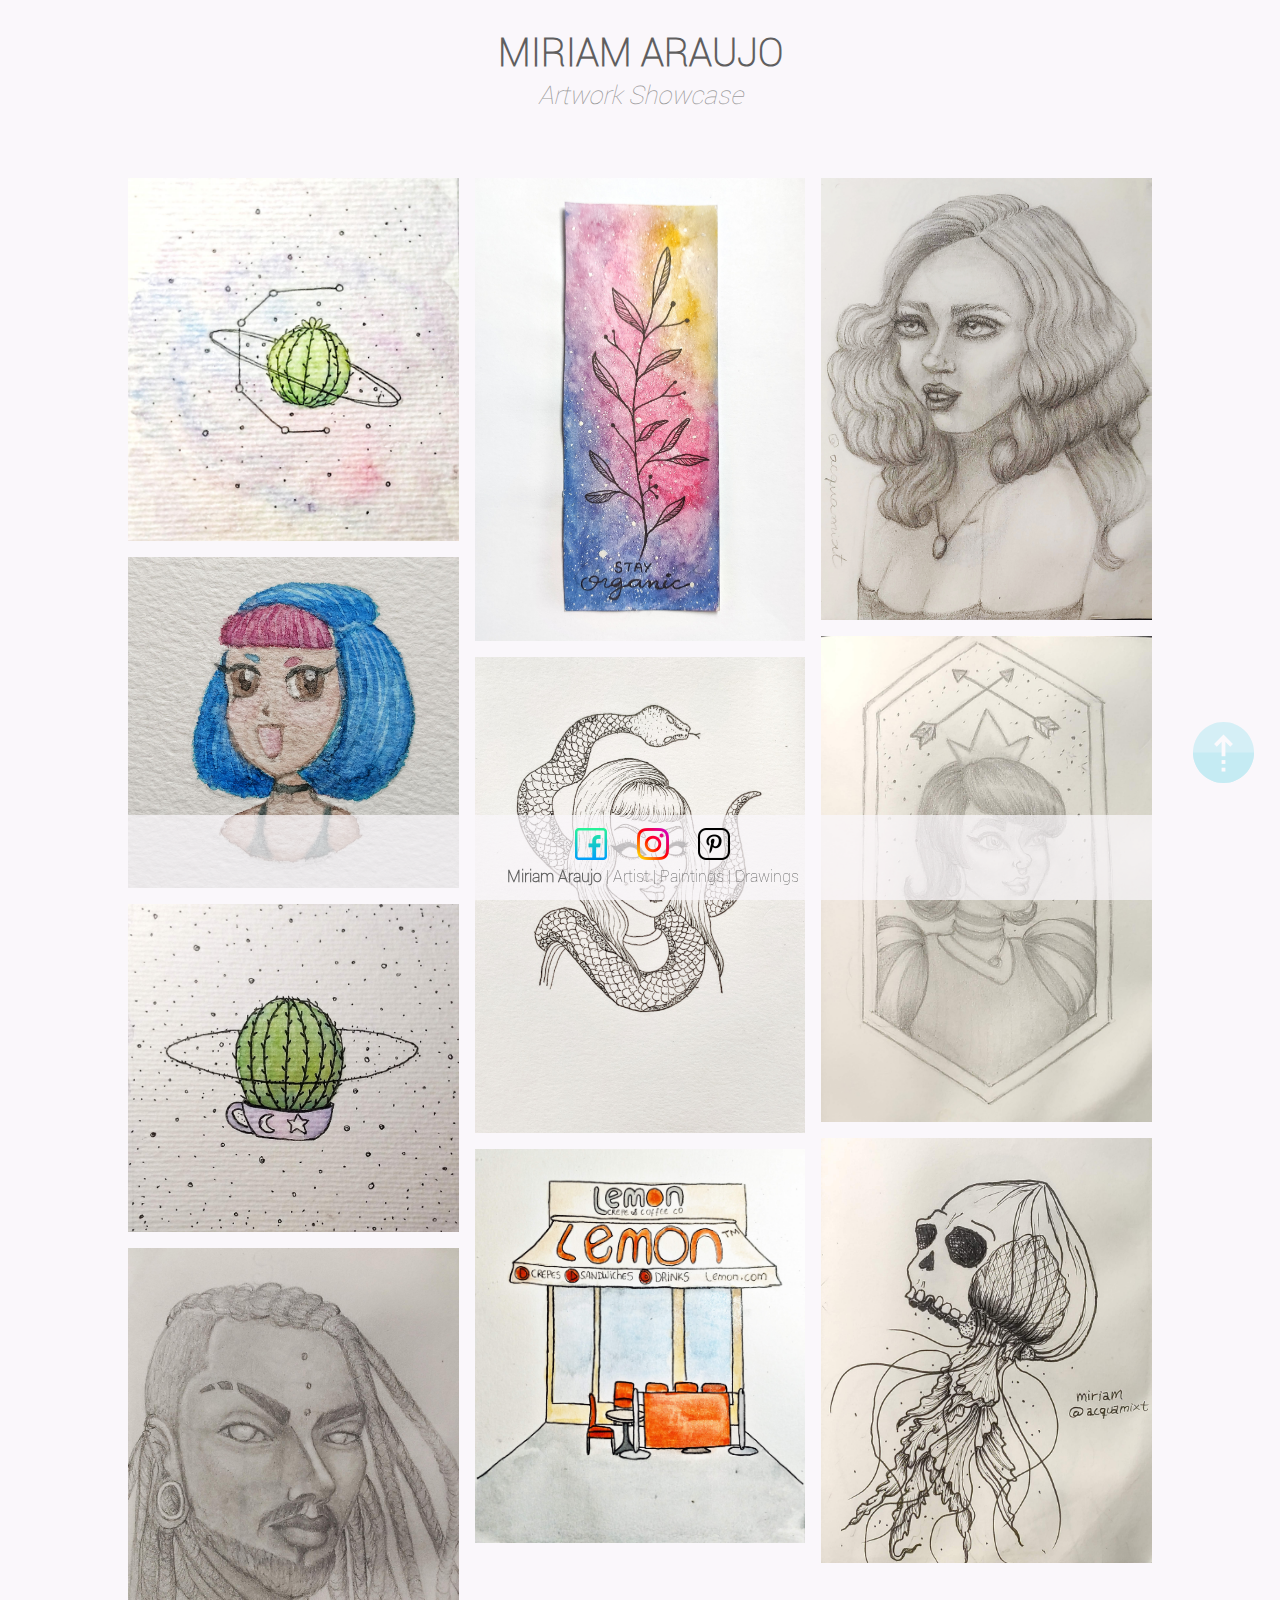
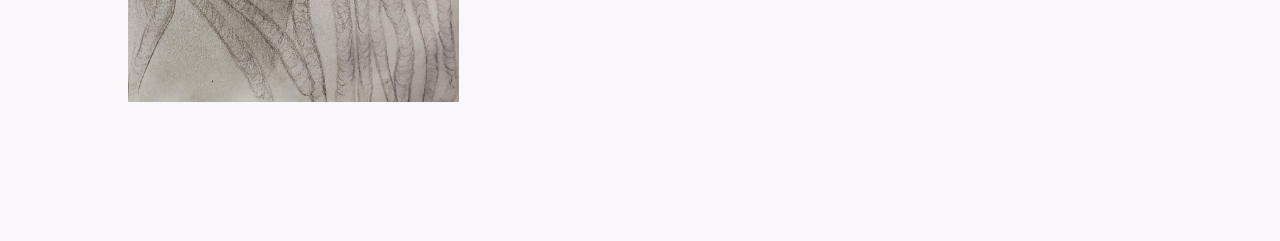
==== index.html @ 7160123f "ok" ====
<html>
<head>
    <title>Art | Miriam</title>
    <link rel="stylesheet" type="text/css" href="style.css">
    <meta name="viewport" content="width=device-width, initial-scale=1.0">
    <link rel="stylesheet" href="specimen_stylesheet.css" type="text/css" charset="utf-8" />
</head>
<body>
   <div id="header"> 
    <h1 >MIRIAM ARAUJO</h1>
    <h3>Artwork Showcase</h3>
</div>
    <div class="flex-container">
        <div><img src="img/IMG_20190903_001327645-01-01.jpg"></div>
        <div><img src="img/IMG_20190404_135942_646.jpg"></div>
        <div><img src="img/IMG_20190903_001049157-01.jpg"></div>
        <div><img src="img/DSC_0578-01.jpg"></div>
        <div><img src="img/IMG_20191105_100841-01.jpg"></div>
        <div><img src="img/IMG_20191004_114608-01.jpg"></div>
        <div><img src="img/IMG_20190903_002934686-01.jpg"></div>
        <div><img src="img/DSC_0581.jpg"></div>
        <div><img src="img/DSC_0590.jpg" alt=""></div>
        <div><img src="img/DSC_0596.jpg" alt=""></div>
    </div>
    
    <div class="top">
       <a href="#header"> <img   src="img/icons/top.svg"></a>
    </div>
    
    <div class="social">
        <ul>
            <li> <img src="img/icons/facebook.png"> </li>
            <li> <img src="img/icons/instagram.png"> </li>
            <li> <img src="img/icons/pinterest.png"> </li>
        </ul>
        
        <div class="contact">
       <b> Miriam Araujo</b> | Artist | Paintings | Drawings


        </div>
        
    </div>
    
    
</body>
</html>
---- style.css ----
*{
    margin: 0;
    padding: 0;
    
}

@font-face {
    font-family: 'robotothin';
    src: url('Roboto-Thin-webfont.eot');
    src: url('Roboto-Thin-webfont.eot?#iefix') format('embedded-opentype'),
    url('Roboto-Thin-webfont.woff2') format('woff2'),
    url('Roboto-Thin-webfont.woff') format('woff'),
    url('Roboto-Thin-webfont.ttf') format('truetype'),
    url('Roboto-Thin-webfont.svg#robotothin') format('svg');
    font-weight: normal;
    font-style: normal;
    
}



body {
    margin: 0;
    padding: 0;
    font-family: 'robotothin'; 
    background-color: #faf7fb;
    color: #616161;
}

ul li {
    list-style:none;
}

h1{
    font-size: 3vw;
	font-weight:bold;
	font-style: normal;
    text-align: center;
    
}


h3{
    font-size: 2vw;
	font-weight: lighter;
	font-style: italic;
    text-align: center;
    color: #707070;
    
    
}


#header {
    position: sticky;
    top: 0;
    text-align: center;
    background: #faf7fb;
    color: #1d1d1d;
    width: 90%;
    padding: 2% 5%;
    opacity: 0.7;
    

}


.flex-container {
    top: 100px;
    padding:2% 10%;
    margin: 1rem 0;
    -webkit-column-count: 3; 
    -moz-column-count: 3;
    column-count: 3;
    -webkit-column-gap: 1rem;
    -moz-column-gap: 1rem;
    column-gap: 1rem;
    -webkit-column-width: 30%;
    -moz-column-width: 30%;
    column-width: 30%;
    
    
}

.flex-container > div {
    
    /* border: 1px solid #bbbebe; 
    width: 30%;
    align-items: flex-start;
    */
    
    max-width: 100%;
    width: 100%;
    height: auto;
    margin-bottom: 1rem;
}

.flex-container img{
    width: 100%;
    
}



@media only screen and (max-width: 600px) {
    .flex-container {
        display: flex;
        flex-direction: column;
    }
}

.social{
    padding: 1%;
    text-align: center;
    position: fixed;
    bottom: 0;
    width: 100%;
    background:#faf7fbb6;
    
    
}

.social ul li {
    display: inline;
    margin: 1%;
    
}


.social li img{
    width: 2.5%;
    margin: 0;
    padding: 0;
    
    
}

.top{
    position: -webkit-sticky;
    position: sticky;
    bottom: 13%;
    text-align: right;
    margin: 2%;
}

.top img {
    width: 5%;
    opacity: 0.3;
    
}

.top img:hover{
    opacity: 0.9;
}
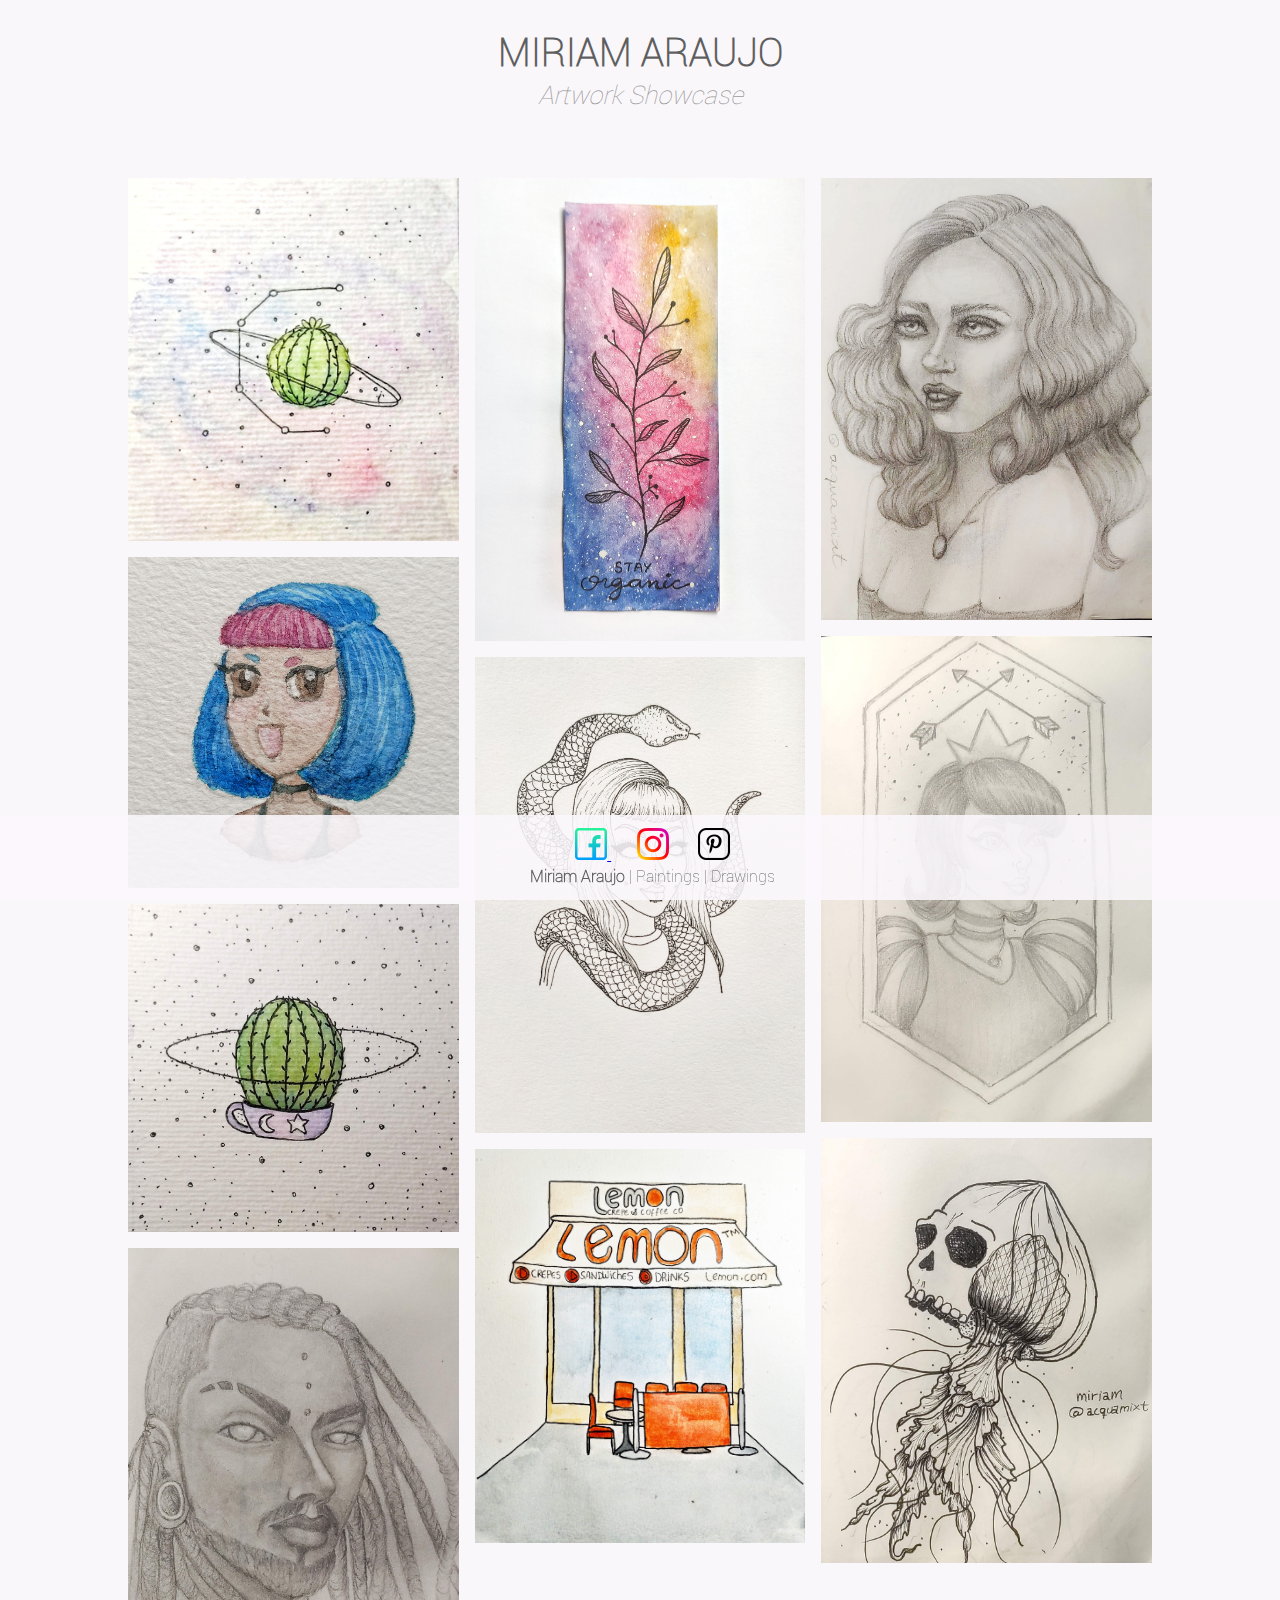
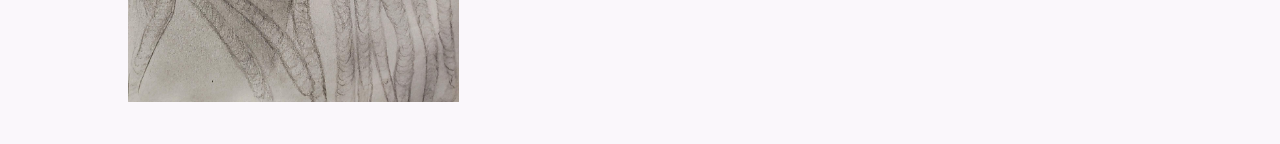
==== commit 3e376cf4: "links" ====
--- a/index.html
+++ b/index.html
@@ -23,19 +23,19 @@
         <div><img src="img/DSC_0596.jpg" alt=""></div>
     </div>
     
-    <div class="top">
+    <!-- <div class="top">
        <a href="#header"> <img   src="img/icons/top.svg"></a>
-    </div>
+    </div> -->
     
     <div class="social">
         <ul>
-            <li> <img src="img/icons/facebook.png"> </li>
-            <li> <img src="img/icons/instagram.png"> </li>
-            <li> <img src="img/icons/pinterest.png"> </li>
+            <li> <a href="facebook.com"><img src="img/icons/facebook.png"> </a></li>
+            <li> <a href="instagram.com/aquamixt"><img src="img/icons/instagram.png"></a>  </li>
+            <li> <a href="pinterest.com"><img src="img/icons/pinterest.png"></a> </li>
         </ul>
         
         <div class="contact">
-       <b> Miriam Araujo</b> | Artist | Paintings | Drawings
+       <b> Miriam Araujo</b> | Paintings | Drawings
 
 
         </div>
--- a/style.css
+++ b/style.css
@@ -102,12 +102,7 @@
 
 
 
-@media only screen and (max-width: 600px) {
-    .flex-container {
-        display: flex;
-        flex-direction: column;
-    }
-}
+
 
 .social{
     padding: 1%;
@@ -115,7 +110,7 @@
     position: fixed;
     bottom: 0;
     width: 100%;
-    background:#faf7fbb6;
+    background:#faf7fbdf;
     
     
 }
@@ -156,3 +151,25 @@
 
 
 
+
+@media only screen and (max-width: 800px) {
+    .flex-container {
+        display: flex;
+        flex-direction: column;
+    }
+    
+h1{
+    font-size: 6vw;    
+}
+
+h3{
+    font-size: 4vw;
+}
+
+.social li img{
+    width: 5%; 
+}
+
+
+}
+
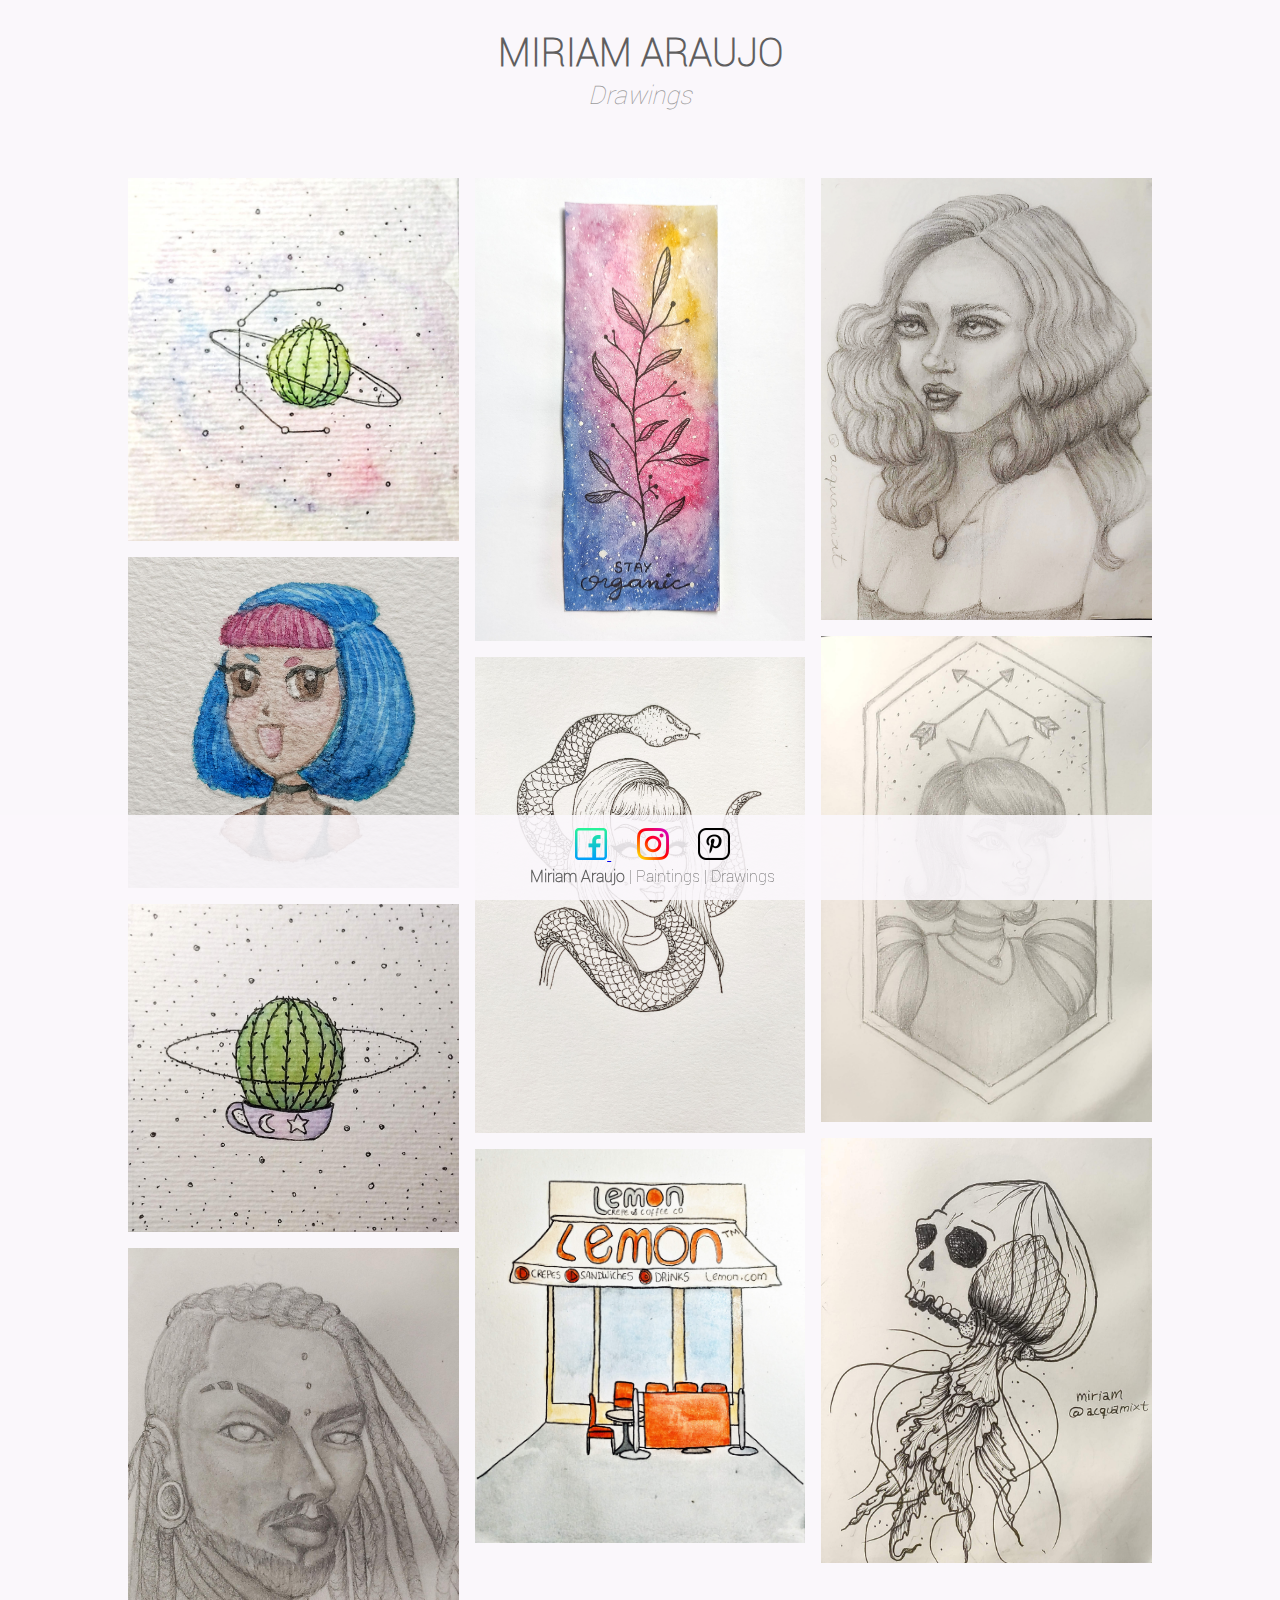
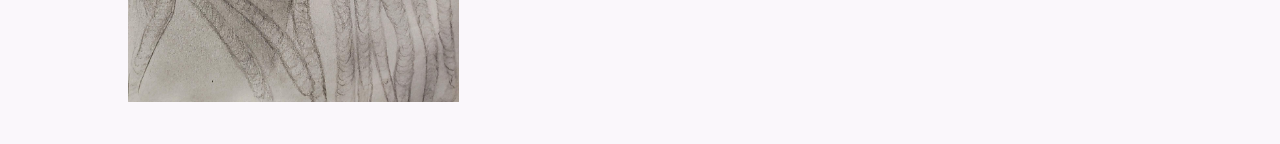
==== commit fed2318f: "Update index.html" ====
--- a/index.html
+++ b/index.html
@@ -8,10 +8,10 @@
 <body>
    <div id="header"> 
     <h1 >MIRIAM ARAUJO</h1>
-    <h3>Artwork Showcase</h3>
+    <h3>Drawings</h3>
 </div>
     <div class="flex-container">
-        <div><img src="img/IMG_20190903_001327645-01-01.jpg"></div>
+        <div><a href="second.html"><img src="img/IMG_20190903_001327645-01-01.jpg"></a></div>
         <div><img src="img/IMG_20190404_135942_646.jpg"></div>
         <div><img src="img/IMG_20190903_001049157-01.jpg"></div>
         <div><img src="img/DSC_0578-01.jpg"></div>
@@ -29,9 +29,9 @@
     
     <div class="social">
         <ul>
-            <li> <a href="facebook.com"><img src="img/icons/facebook.png"> </a></li>
-            <li> <a href="instagram.com/aquamixt"><img src="img/icons/instagram.png"></a>  </li>
-            <li> <a href="pinterest.com"><img src="img/icons/pinterest.png"></a> </li>
+            <li> <a href="https://www.facebook.com" target="_blank"><img src="img/icons/facebook.png"> </a></li>
+            <li> <a href="https://www.instagram.com/aquamixt/" target="_blank"><img src="img/icons/instagram.png"></a>  </li>
+            <li> <a href="https://www.pinterest.com" target="_blank"><img src="img/icons/pinterest.png"></a> </li>
         </ul>
         
         <div class="contact">
@@ -44,4 +44,4 @@
     
     
 </body>
-</html>+</html>
